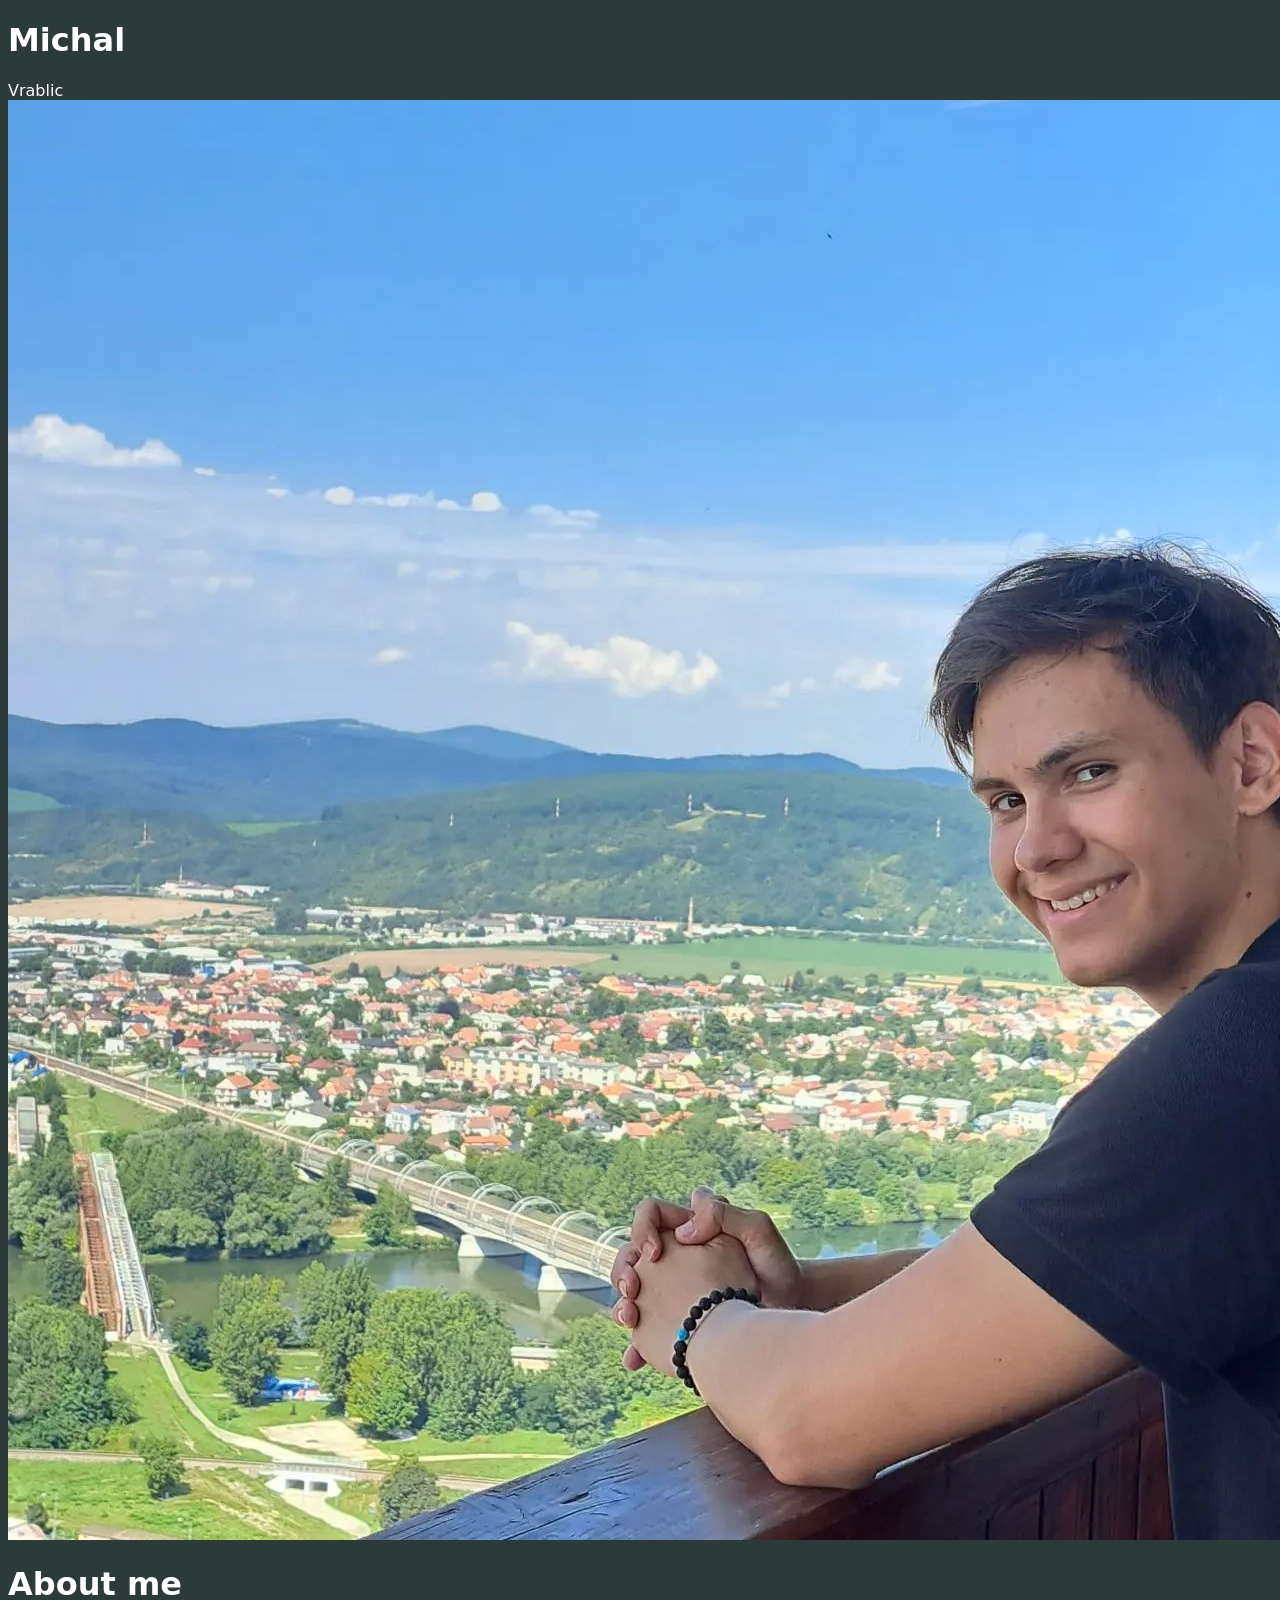
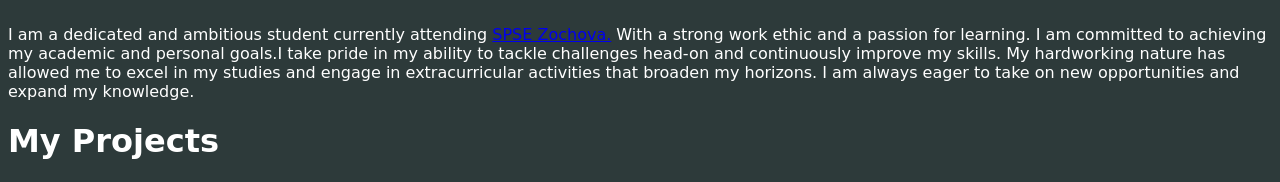
==== index.html @ 311189e7 "From scratch" ====
<!DOCTYPE html>
<html>
    <head>
        <title>Michal Vrablic</title>
        <link rel="stylesheet" type="text/css" href="style.css">
        <script src="script.js"></script>
    </head>

    <body>
        <header>
            <div>
                <h1>
                    <div></div>
                        Michal
                    </div>
                    <div>
                        Vrablic
                    </div>
                </h1>
                
            </div>

        </header>
        <main>
            <div>
                <div>
                    <img src="abtme.jpg" alt="Your Image">
                </div>
                <div>
                    <div>
                        <div>
                            <h1>About me</h1>
                        </div>
                        <p id="para">
                            I am a dedicated and ambitious student currently attending <a href="https://zochova.sk/">SPSE Zochova.</a> With a strong work ethic and a passion for learning. 
                            I am committed to achieving my academic and personal goals.I take pride in my ability to tackle challenges head-on and continuously improve my skills.
                             My hardworking nature has allowed me to excel in my studies and engage in extracurricular activities that broaden my horizons. I am always eager to take on new opportunities and expand my knowledge.
                        </p>
                    </div>
                </div>
            </div>
            <div>

                <div>
                    <h1>My Projects</h1>
                </div>
            </div>
        </main>

    </body>
</html>
---- style.css ----
html{

background-color: #2d3a3a;
color: #ffffff;
font-family:system-ui, -apple-system, BlinkMacSystemFont, 'Segoe UI', Roboto, Oxygen, Ubuntu, Cantarell, 'Open Sans', 'Helvetica Neue', sans-serif;
}
@media screen and (max-width: 500px) {
  .para{
    font-size: 10rem;
  }
  
}

/* Media query for larger screens (more pixels) */
@media screen and (min-width: 1200px) {
  .para{
    font-size: 10rem;
  }
}






  /*#########################*/
 /*SCROLL BAR DO NOT TOUTCH*/
/*########################*/ 
::-webkit-scrollbar {
    width: 12px;
  }
  ::-webkit-scrollbar-thumb {
    background: whitesmoke;
    border-radius: 6px;
  }
  ::-webkit-scrollbar-thumb:hover {
    background: whitesmoke;
  }
  ::-webkit-scrollbar-track {
    background: #2d3a3a;
  }
  ::-webkit-scrollbar-corner {
    background: #2d3a3a;/
  }
  ::-webkit-scrollbar-button {
    display: none;
  }

  .my-name-1:hover{
    transform: scale(1.5);
}
.my-name-2:hover{

    transform: scale(1.5);
}
/*######################*/
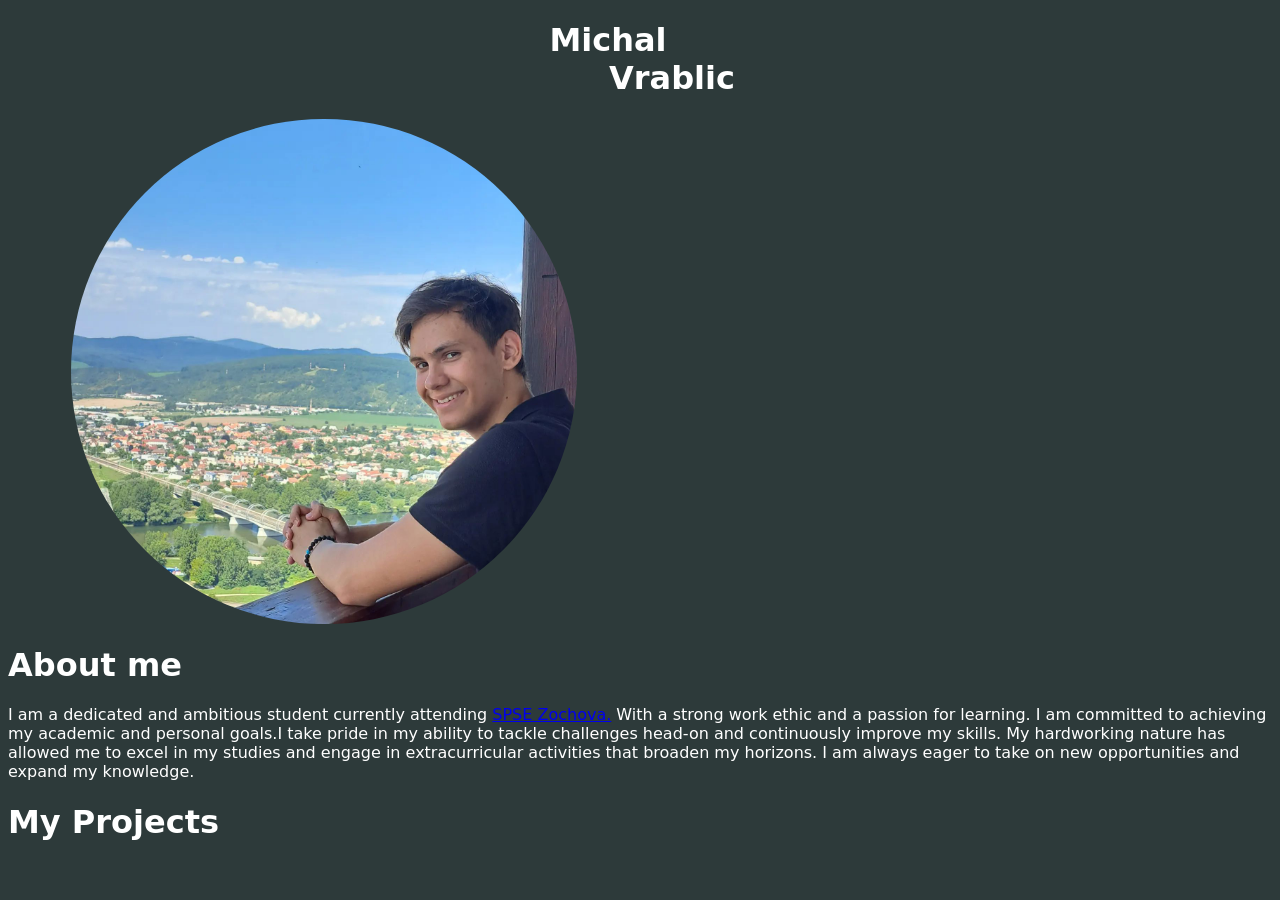
==== commit a0e5ab57: "Updated CSS for mobile and PC" ====
--- a/index.html
+++ b/index.html
@@ -9,11 +9,11 @@
     <body>
         <header>
             <div>
-                <h1>
-                    <div></div>
+                <h1 style="text-align: center;user-select: none;" class="prime-name">
+                    <div style="margin-left: -4rem;">
                         Michal
                     </div>
-                    <div>
+                    <div style="margin-left: 4rem;">
                         Vrablic
                     </div>
                 </h1>
@@ -23,26 +23,28 @@
         </header>
         <main>
             <div>
-                <div>
-                    <img src="abtme.jpg" alt="Your Image">
-                </div>
-                <div>
+                <div class="About-me-page">
+                    <img src="abtme.jpg" alt="Your Image" class="my-personal-image">
+                    <div class="headers">
+                        <h1>About me</h1>
+                    </div>
                     <div>
-                        <div>
-                            <h1>About me</h1>
+                        <div class="about-me-text">
+                            <p>
+                                I am a dedicated and ambitious student currently attending <a href="https://zochova.sk/">SPSE Zochova.</a> With a strong work ethic and a passion for learning. 
+                                I am committed to achieving my academic and personal goals.I take pride in my ability to tackle challenges head-on and continuously improve my skills.
+                                 My hardworking nature has allowed me to excel in my studies and engage in extracurricular activities that broaden my horizons. I am always eager to take on new opportunities and expand my knowledge.
+                            </p>
                         </div>
-                        <p id="para">
-                            I am a dedicated and ambitious student currently attending <a href="https://zochova.sk/">SPSE Zochova.</a> With a strong work ethic and a passion for learning. 
-                            I am committed to achieving my academic and personal goals.I take pride in my ability to tackle challenges head-on and continuously improve my skills.
-                             My hardworking nature has allowed me to excel in my studies and engage in extracurricular activities that broaden my horizons. I am always eager to take on new opportunities and expand my knowledge.
-                        </p>
                     </div>
                 </div>
             </div>
             <div>
-
+                <div class="headers">
+                    <h1>My Projects</h1>
+                </div>
                 <div>
-                    <h1>My Projects</h1>
+                    
                 </div>
             </div>
         </main>
--- a/style.css
+++ b/style.css
@@ -4,22 +4,65 @@
 color: #ffffff;
 font-family:system-ui, -apple-system, BlinkMacSystemFont, 'Segoe UI', Roboto, Oxygen, Ubuntu, Cantarell, 'Open Sans', 'Helvetica Neue', sans-serif;
 }
-@media screen and (max-width: 500px) {
-  .para{
-    font-size: 10rem;
+
+/*#################################################*/
+
+/* Media query for screens smaller than 600 pixels (typical mobile devices) */
+@media screen and (max-width: 600px) {
+  /* Styles for mobile devices */
+  .headers{
+    text-align: center;
   }
+
+  .my-personal-image{
+    width: 80%;
+    height: auto;
+    z-index: 1;
+    border-radius: 50%;
+    margin: 10%;
+  }
+  .about-me-text{
+    display: block;
+    text-align: center;
+    padding-left: 12%;
+    padding-right: 12%;
+
+    font-size: 0.8rem;
+  }
+  .about-me-text a{
+      color: #007bff; /* Set the text color */
+      text-decoration: none; /* Remove underline (if any) */
+      font-weight: bold; /* Make the text bold */
+    }  
   
+  .about-me-text a:hover {
+      text-decoration: underline;
+      color: #ff6600;
+  
+  }
+
+
 }
 
-/* Media query for larger screens (more pixels) */
-@media screen and (min-width: 1200px) {
-  .para{
-    font-size: 10rem;
+/*################################################*/
+
+
+/* Media query for screens larger than 600 pixels (typical PCs) */
+@media screen and (min-width: 601px) {
+  /* Styles for PCs */
+
+  .my-personal-image{
+      display: flex;
+      width: 40%;
+      height: auto;
+      z-index: 1;
+      border-radius: 50%;
+      margin-left: 5%;
   }
+
 }
 
-
-
+/*#################################################*/
 
 
 
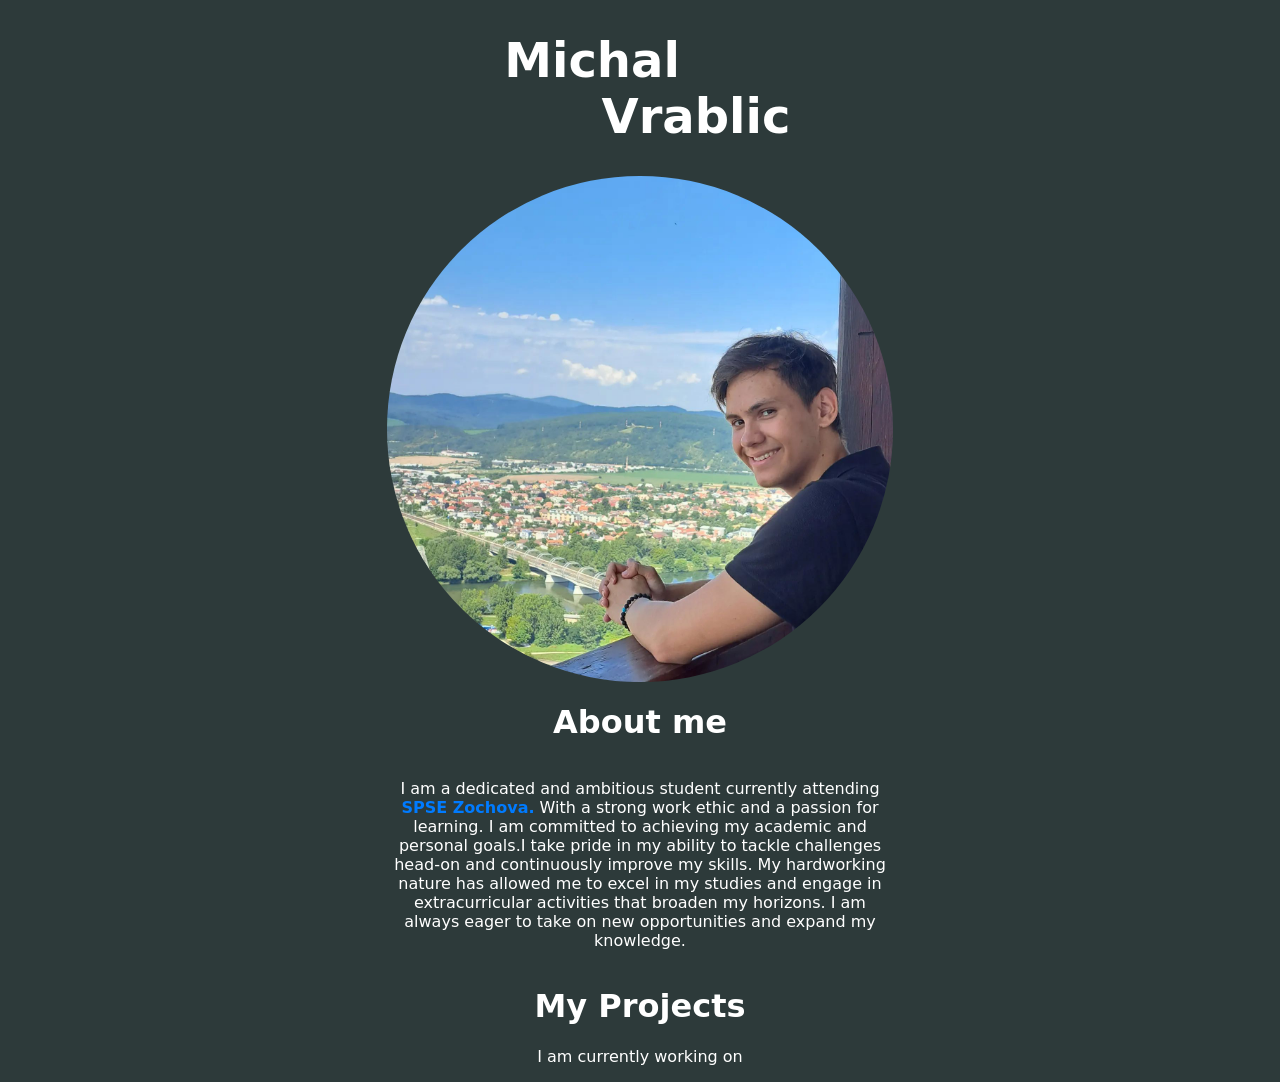
==== commit c4242e78: "Background Implementation" ====
--- a/index.html
+++ b/index.html
@@ -1,5 +1,5 @@
 <!DOCTYPE html>
-<html>
+<html style="user-select: none;">
     <head>
         <title>Michal Vrablic</title>
         <link rel="stylesheet" type="text/css" href="style.css">
@@ -9,11 +9,11 @@
     <body>
         <header>
             <div>
-                <h1 style="text-align: center;user-select: none;" class="prime-name">
-                    <div style="margin-left: -4rem;">
+                <h1 style="text-align: center; font-size: 3rem;" class="prime-name">
+                    <div style="margin-left: -6rem;">
                         Michal
                     </div>
-                    <div style="margin-left: 4rem;">
+                    <div style="margin-left: 7rem;">
                         Vrablic
                     </div>
                 </h1>
@@ -29,9 +29,9 @@
                         <h1>About me</h1>
                     </div>
                     <div>
-                        <div class="about-me-text">
-                            <p>
-                                I am a dedicated and ambitious student currently attending <a href="https://zochova.sk/">SPSE Zochova.</a> With a strong work ethic and a passion for learning. 
+                        <div class="text">
+                            <p style="user-select: none;">
+                                I am a dedicated and ambitious student currently attending <a href="https://zochova.sk/" target="_blank">SPSE Zochova.</a> With a strong work ethic and a passion for learning. 
                                 I am committed to achieving my academic and personal goals.I take pride in my ability to tackle challenges head-on and continuously improve my skills.
                                  My hardworking nature has allowed me to excel in my studies and engage in extracurricular activities that broaden my horizons. I am always eager to take on new opportunities and expand my knowledge.
                             </p>
@@ -43,8 +43,10 @@
                 <div class="headers">
                     <h1>My Projects</h1>
                 </div>
-                <div>
-                    
+                <div class="text">
+                    <p>
+                        I am currently working on 
+                    </p>
                 </div>
             </div>
         </main>
--- a/style.css
+++ b/style.css
@@ -21,7 +21,7 @@
     border-radius: 50%;
     margin: 10%;
   }
-  .about-me-text{
+  .text{
     display: block;
     text-align: center;
     padding-left: 12%;
@@ -29,13 +29,13 @@
 
     font-size: 0.8rem;
   }
-  .about-me-text a{
+  .text a{
       color: #007bff; /* Set the text color */
       text-decoration: none; /* Remove underline (if any) */
       font-weight: bold; /* Make the text bold */
     }  
   
-  .about-me-text a:hover {
+  .text a:hover {
       text-decoration: underline;
       color: #ff6600;
   
@@ -50,17 +50,43 @@
 /* Media query for screens larger than 600 pixels (typical PCs) */
 @media screen and (min-width: 601px) {
   /* Styles for PCs */
-
-  .my-personal-image{
-      display: flex;
-      width: 40%;
-      height: auto;
-      z-index: 1;
-      border-radius: 50%;
-      margin-left: 5%;
+  .headers{
+    text-align: center;
   }
 
-}
+  .About-me-page {
+    display: flex;
+    flex-direction: column; /* Stack items vertically */
+    align-items: center; /* Align items horizontally in the center */
+  }
+
+  .my-personal-image {
+    width: 40%;
+    height: auto;
+    border-radius: 50%;
+  }
+  .text{
+    display: block;
+    text-align: center;
+    padding-left: 30%;
+    padding-right: 30%;
+
+    font-size: 1rem;
+  }
+  .text a{
+      color: #007bff; /* Set the text color */
+      text-decoration: none; /* Remove underline (if any) */
+      font-weight: bold; /* Make the text bold */
+    }  
+  
+  .text a:hover {
+      text-decoration: underline;
+      color: #ff6600;
+  }
+
+
+
+
 
 /*#################################################*/
 
@@ -98,9 +124,28 @@
 }
 /*######################*/
 
+}
 
+@keyframes scrollBg {
+  from {
+    transform: translateY(0px);
+  }
+  to {
+    transform: translateY(-330px);
+  }
+}
 
+@keyframes color {
+  0%   { background: #2d3a3a; }
+  20%  { background: #293434; }
+  40%  { background: #242e2e; }
+  60%  { background: #1f2929; }
+  80%  { background: #1b2323; }
+  100% { background: #2d3a3a; }
+}
 
-
-
-
+html{
+  background: #2d3a3a; /* Fallback */
+  animation: color 9s infinite linear;
+  text-align: center;
+}
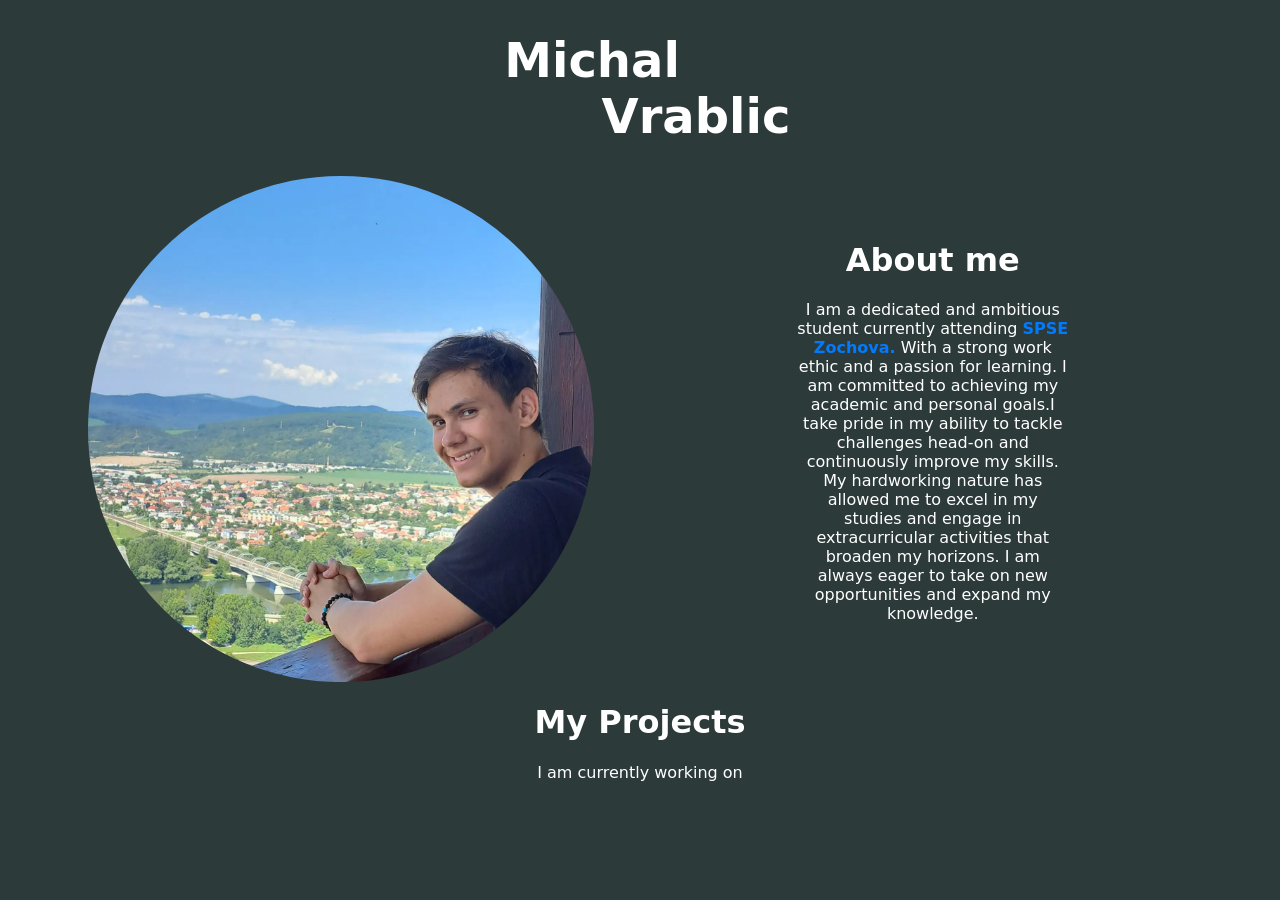
==== commit fb9f5056: "Edited About Me text in row" ====
--- a/index.html
+++ b/index.html
@@ -25,18 +25,21 @@
             <div>
                 <div class="About-me-page">
                     <img src="abtme.jpg" alt="Your Image" class="my-personal-image">
-                    <div class="headers">
-                        <h1>About me</h1>
-                    </div>
-                    <div>
-                        <div class="text">
-                            <p style="user-select: none;">
-                                I am a dedicated and ambitious student currently attending <a href="https://zochova.sk/" target="_blank">SPSE Zochova.</a> With a strong work ethic and a passion for learning. 
-                                I am committed to achieving my academic and personal goals.I take pride in my ability to tackle challenges head-on and continuously improve my skills.
-                                 My hardworking nature has allowed me to excel in my studies and engage in extracurricular activities that broaden my horizons. I am always eager to take on new opportunities and expand my knowledge.
-                            </p>
+                    <div id="0001">
+                        <div class="headers">
+                            <h1>About me</h1>
+                        </div>
+                        <div>
+                            <div class="text">
+                                <p style="user-select: none;">
+                                    I am a dedicated and ambitious student currently attending <a href="https://zochova.sk/" target="_blank">SPSE Zochova.</a> With a strong work ethic and a passion for learning. 
+                                    I am committed to achieving my academic and personal goals.I take pride in my ability to tackle challenges head-on and continuously improve my skills.
+                                     My hardworking nature has allowed me to excel in my studies and engage in extracurricular activities that broaden my horizons. I am always eager to take on new opportunities and expand my knowledge.
+                                </p>
+                            </div>
                         </div>
                     </div>
+                   
                 </div>
             </div>
             <div>
--- a/style.css
+++ b/style.css
@@ -20,6 +20,7 @@
     z-index: 1;
     border-radius: 50%;
     margin: 10%;
+    
   }
   .text{
     display: block;
@@ -56,17 +57,20 @@
 
   .About-me-page {
     display: flex;
-    flex-direction: column; /* Stack items vertically */
-    align-items: center; /* Align items horizontally in the center */
+    flex-direction:row;
+    align-items: center;
   }
 
   .my-personal-image {
     width: 40%;
     height: auto;
     border-radius: 50%;
+    margin-left: 5rem;
+  }
+  #0001{
+    flex-direction: row;
   }
   .text{
-    display: block;
     text-align: center;
     padding-left: 30%;
     padding-right: 30%;
@@ -139,7 +143,7 @@
   0%   { background: #2d3a3a; }
   20%  { background: #293434; }
   40%  { background: #242e2e; }
-  60%  { background: #1f2929; }
+  60%  { background: #424e4e; }
   80%  { background: #1b2323; }
   100% { background: #2d3a3a; }
 }
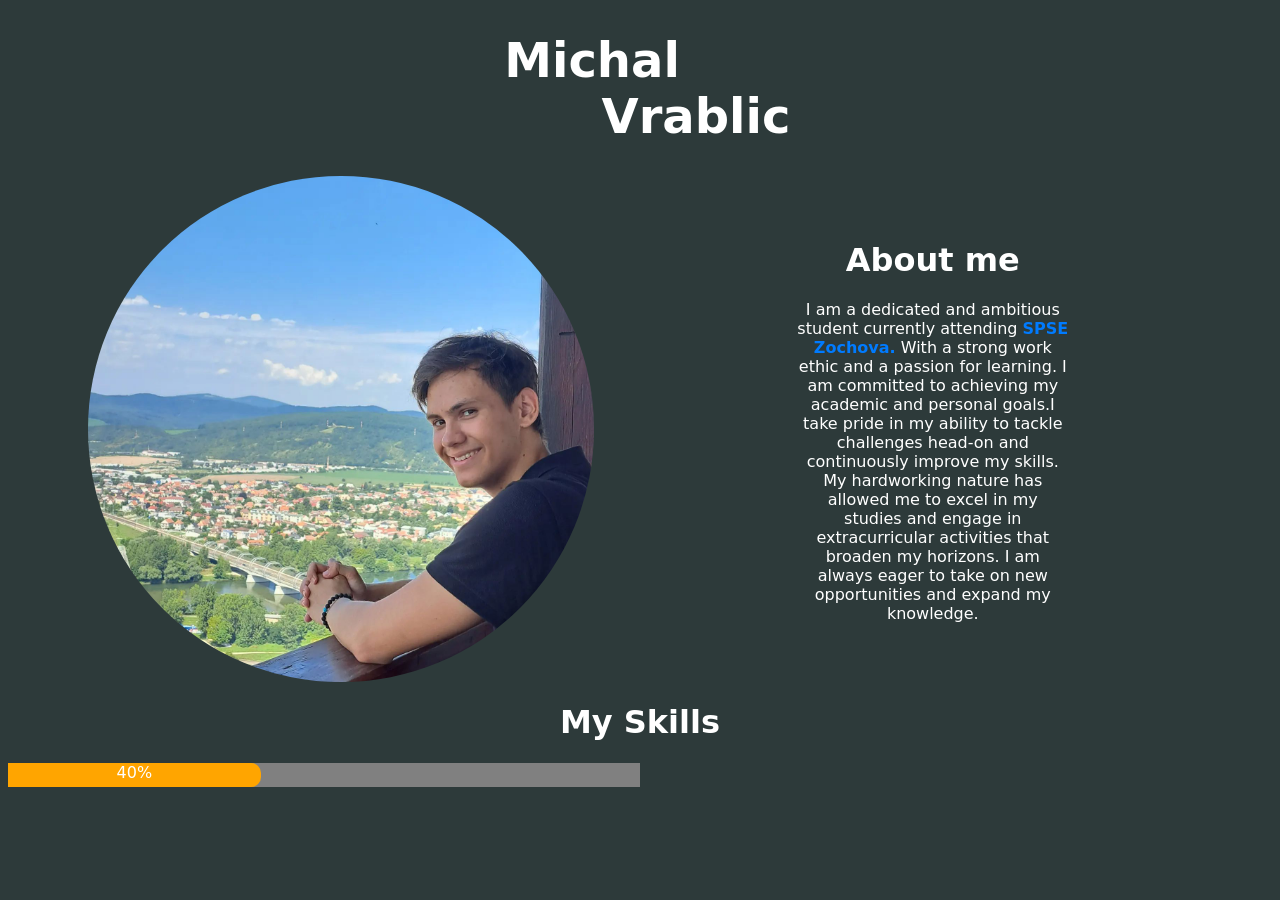
==== commit 4f291058: "My skills added progress bar" ====
--- a/index.html
+++ b/index.html
@@ -25,7 +25,7 @@
             <div>
                 <div class="About-me-page">
                     <img src="abtme.jpg" alt="Your Image" class="my-personal-image">
-                    <div id="0001">
+                    <div id="0001" class="abt1">
                         <div class="headers">
                             <h1>About me</h1>
                         </div>
@@ -42,14 +42,21 @@
                    
                 </div>
             </div>
-            <div>
-                <div class="headers">
-                    <h1>My Projects</h1>
+            <div id="0002">
+                <div>
+                    <div class="headers">
+                        <h1>My Skills</h1>
+                    </div>
                 </div>
-                <div class="text">
-                    <p>
-                        I am currently working on 
-                    </p>
+                <div>
+                    <div style="display: flex;">
+
+                        <div class="main-java">
+                            <div class="java">
+                                40%
+                            </div>
+                        </div>
+                    </div>
                 </div>
             </div>
         </main>
--- a/style.css
+++ b/style.css
@@ -7,8 +7,8 @@
 
 /*#################################################*/
 
-/* Media query for screens smaller than 600 pixels (typical mobile devices) */
-@media screen and (max-width: 600px) {
+/* Media query for screens smaller than 1100 pixels (typical mobile devices) */
+@media screen and (max-width: 1100px) {
   /* Styles for mobile devices */
   .headers{
     text-align: center;
@@ -48,8 +48,8 @@
 /*################################################*/
 
 
-/* Media query for screens larger than 600 pixels (typical PCs) */
-@media screen and (min-width: 601px) {
+/* Media query for screens larger than 1101 pixels (typical PCs) */
+@media screen and (min-width: 1101px) {
   /* Styles for PCs */
   .headers{
     text-align: center;
@@ -88,7 +88,26 @@
       color: #ff6600;
   }
 
-
+  #0002{
+    display: flex;
+    flex-direction: row;
+  }
+  .main-java{
+    flex-direction: row;
+    background-color: grey;
+    height:24px;
+    width:50%
+  }
+  .java{
+    background-color: orange;
+    height:24px;
+    width:40%;
+    border-top-left-radius: 0;
+    border-bottom-left-radius: 0;
+    border-top-right-radius: 10px; /* adjust the radius as needed */
+    border-bottom-right-radius: 10px;
+  }
+}
 
 
 
@@ -128,7 +147,7 @@
 }
 /*######################*/
 
-}
+
 
 @keyframes scrollBg {
   from {
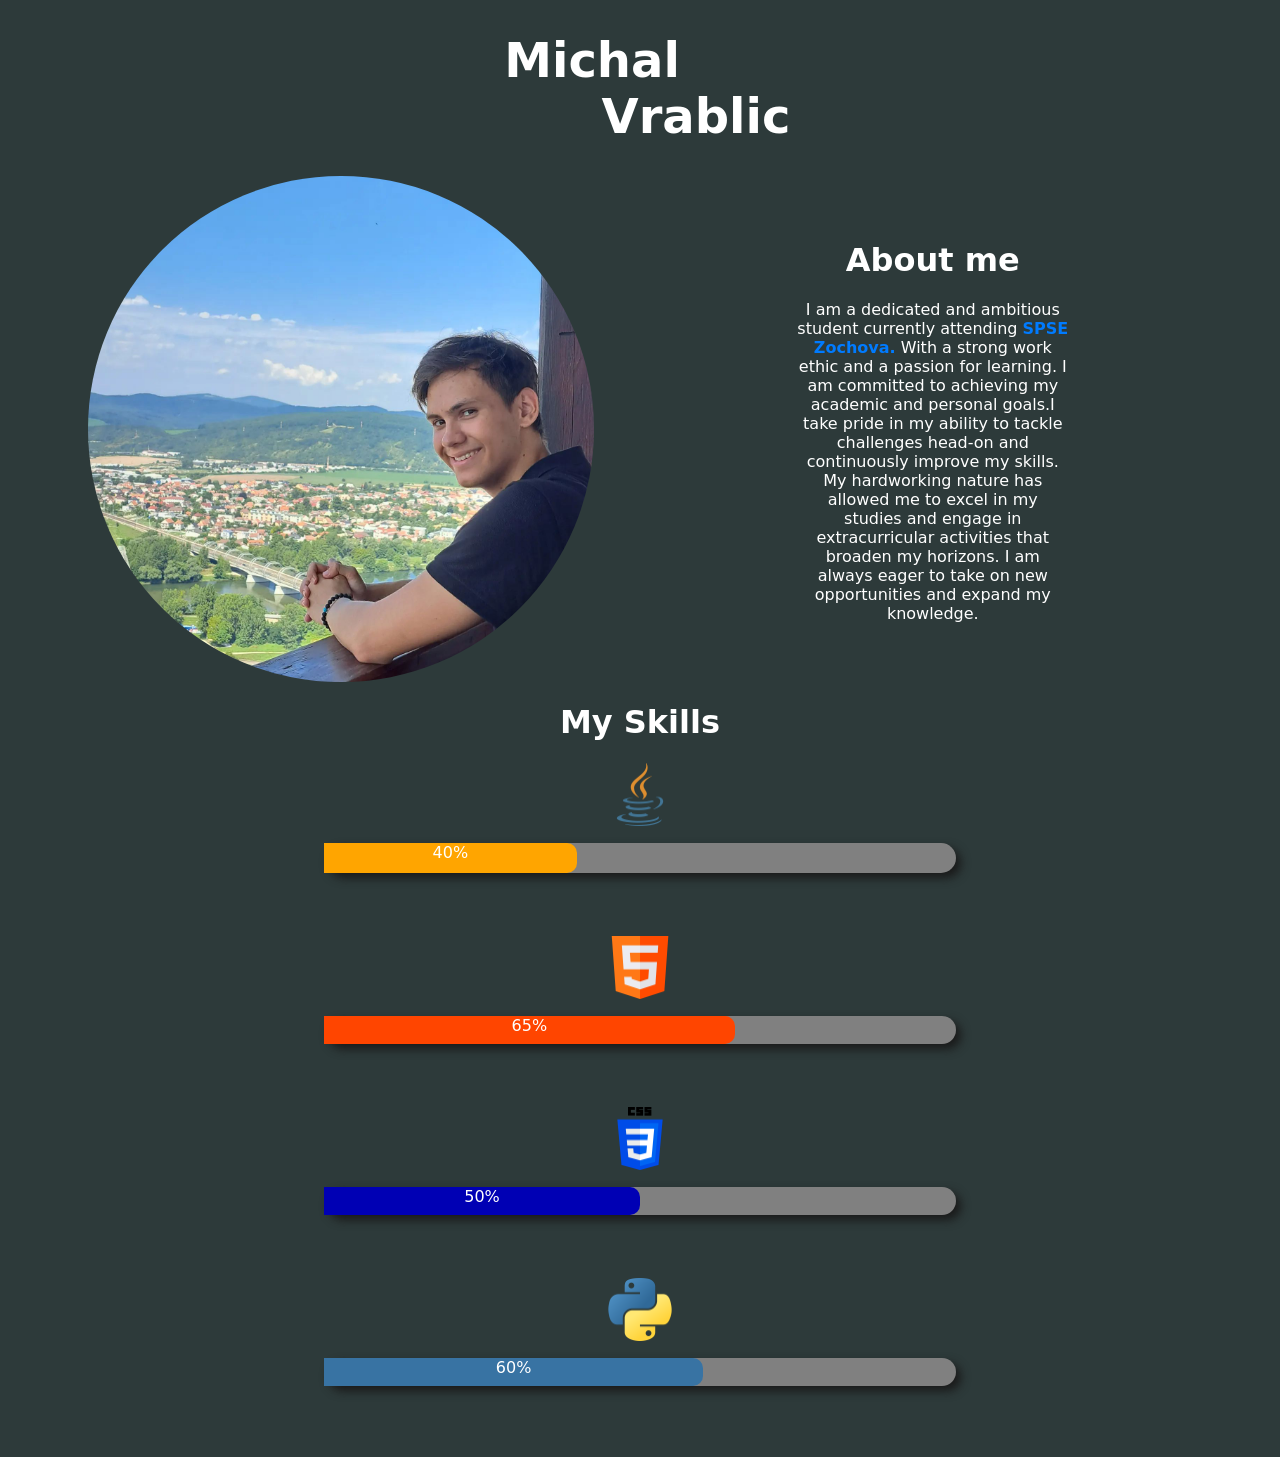
==== commit 90a77a26: "-Updated my skills -Implemented for mobile" ====
--- a/index.html
+++ b/index.html
@@ -49,11 +49,38 @@
                     </div>
                 </div>
                 <div>
-                    <div style="display: flex;">
+                    <div style="display: flex; flex-direction:column;">
+                        <div>
+                            <img src="java.png" class="skill-img">
+                        </div>
 
                         <div class="main-java">
                             <div class="java">
                                 40%
+                            </div>
+                        </div>
+                        <div>
+                            <img src="html.png" class="skill-img">
+                        </div>
+                        <div class="main-html">
+                            <div class="html">
+                                65%
+                            </div>
+                        </div>
+                        <div>
+                            <img src="css-3.png" class="skill-img">
+                        </div>
+                        <div class="main-css">
+                            <div class="css">
+                                50%
+                            </div>
+                        </div>
+                        <div>
+                            <img src="python.png" class="skill-img">
+                        </div>
+                        <div class="main-python">
+                            <div class="python">
+                                60%
                             </div>
                         </div>
                     </div>
--- a/style.css
+++ b/style.css
@@ -41,6 +41,87 @@
       color: #ff6600;
   
   }
+  .skill-img{
+    max-width: 10%;
+    max-height: 10%;
+    margin-bottom: 1%;
+  }
+  .main-java{
+    box-shadow: 5px 5px 10px rgb(26, 26, 26);
+    background-color: grey;
+    border-radius: 25px;
+    width: 70%;
+    height:30px;
+    margin-left: 15%;
+    margin-right: 15%;
+    margin-bottom: 5%;    
+  }
+  .java{
+    background-color: orange;
+    height: 30px;
+    width:40%;
+    border-top-left-radius: 0;
+    border-bottom-left-radius: 0;
+    border-top-right-radius: 10px;
+    border-bottom-right-radius: 10px;
+  }
+  .main-html{
+    box-shadow: 5px 5px 10px rgb(26, 26, 26);
+    background-color: gray;
+    border-radius: 25px;
+    height: 28px;
+    width: 70%;
+    margin-left: 15%;
+    margin-right: 15%;
+    margin-bottom: 5%;
+  }
+  .html{
+    background-color: orangered;
+    width: 65%;
+    height: 28px;
+    border-top-left-radius: 0;
+    border-bottom-left-radius: 0;
+    border-top-right-radius: 10px;
+    border-bottom-right-radius: 10px;
+  }
+  .main-css{
+    box-shadow: 5px 5px 10px rgb(26, 26, 26);
+    background-color: gray;
+    border-radius: 25px;
+    height: 28px;
+    width: 70%;
+    margin-left: 15%;
+    margin-right: 15%;
+    margin-bottom: 5%;
+  }
+  .css{
+    background-color: rgb(0, 0, 180);
+    width: 50%;
+    height: 28px;
+    border-top-left-radius: 0;
+    border-bottom-left-radius: 0;
+    border-top-right-radius: 10px;
+    border-bottom-right-radius: 10px;
+  }
+  .main-python{
+    box-shadow: 5px 5px 10px rgb(26, 26, 26);
+    background-color: gray;
+    border-radius: 25px;
+    height: 28px;
+    width: 70%;
+    margin-left: 15%;
+    margin-right: 15%;
+    margin-bottom: 5%;
+  }
+  .python{
+    background-color: #3873a3;
+    width: 60%;
+    height: 28px;
+    border-top-left-radius: 0;
+    border-bottom-left-radius: 0;
+    border-top-right-radius: 10px;
+    border-bottom-right-radius: 10px;
+  }
 
 
 }
@@ -93,19 +174,84 @@
     flex-direction: row;
   }
   .main-java{
-    flex-direction: row;
+    box-shadow: 5px 5px 10px rgb(26, 26, 26);
     background-color: grey;
-    height:24px;
-    width:50%
+    border-radius: 25px;
+    height:30px;
+    margin-left: 25%;
+    margin-right: 25%;
+    margin-bottom: 5%;    
   }
   .java{
     background-color: orange;
-    height:24px;
+    height: 30px;
     width:40%;
     border-top-left-radius: 0;
     border-bottom-left-radius: 0;
-    border-top-right-radius: 10px; /* adjust the radius as needed */
-    border-bottom-right-radius: 10px;
+    border-top-right-radius: 10px;
+    border-bottom-right-radius: 10px;
+  }
+  .main-html{
+    box-shadow: 5px 5px 10px rgb(26, 26, 26);
+    background-color: gray;
+    border-radius: 25px;
+    height: 28px;
+    width: 50%;
+    margin-left: 25%;
+    margin-right: 25%;
+    margin-bottom: 5%;
+  }
+  .html{
+    background-color: orangered;
+    width: 65%;
+    height: 28px;
+    border-top-left-radius: 0;
+    border-bottom-left-radius: 0;
+    border-top-right-radius: 10px;
+    border-bottom-right-radius: 10px;
+  }
+  .main-css{
+    box-shadow: 5px 5px 10px rgb(26, 26, 26);
+    background-color: gray;
+    border-radius: 25px;
+    height: 28px;
+    width: 50%;
+    margin-left: 25%;
+    margin-right: 25%;
+    margin-bottom: 5%;
+  }
+  .css{
+    background-color: rgb(0, 0, 180);
+    width: 50%;
+    height: 28px;
+    border-top-left-radius: 0;
+    border-bottom-left-radius: 0;
+    border-top-right-radius: 10px;
+    border-bottom-right-radius: 10px;
+  }
+  .main-python{
+    box-shadow: 5px 5px 10px rgb(26, 26, 26);
+    background-color: gray;
+    border-radius: 25px;
+    height: 28px;
+    width: 50%;
+    margin-left: 25%;
+    margin-right: 25%;
+    margin-bottom: 5%;
+  }
+  .python{
+    background-color: #3873a3;
+    width: 60%;
+    height: 28px;
+    border-top-left-radius: 0;
+    border-bottom-left-radius: 0;
+    border-top-right-radius: 10px;
+    border-bottom-right-radius: 10px;
+  }
+  .skill-img{
+    max-width: 5%;
+    max-height: 5%;
+    margin-bottom: 1%;
   }
 }
 
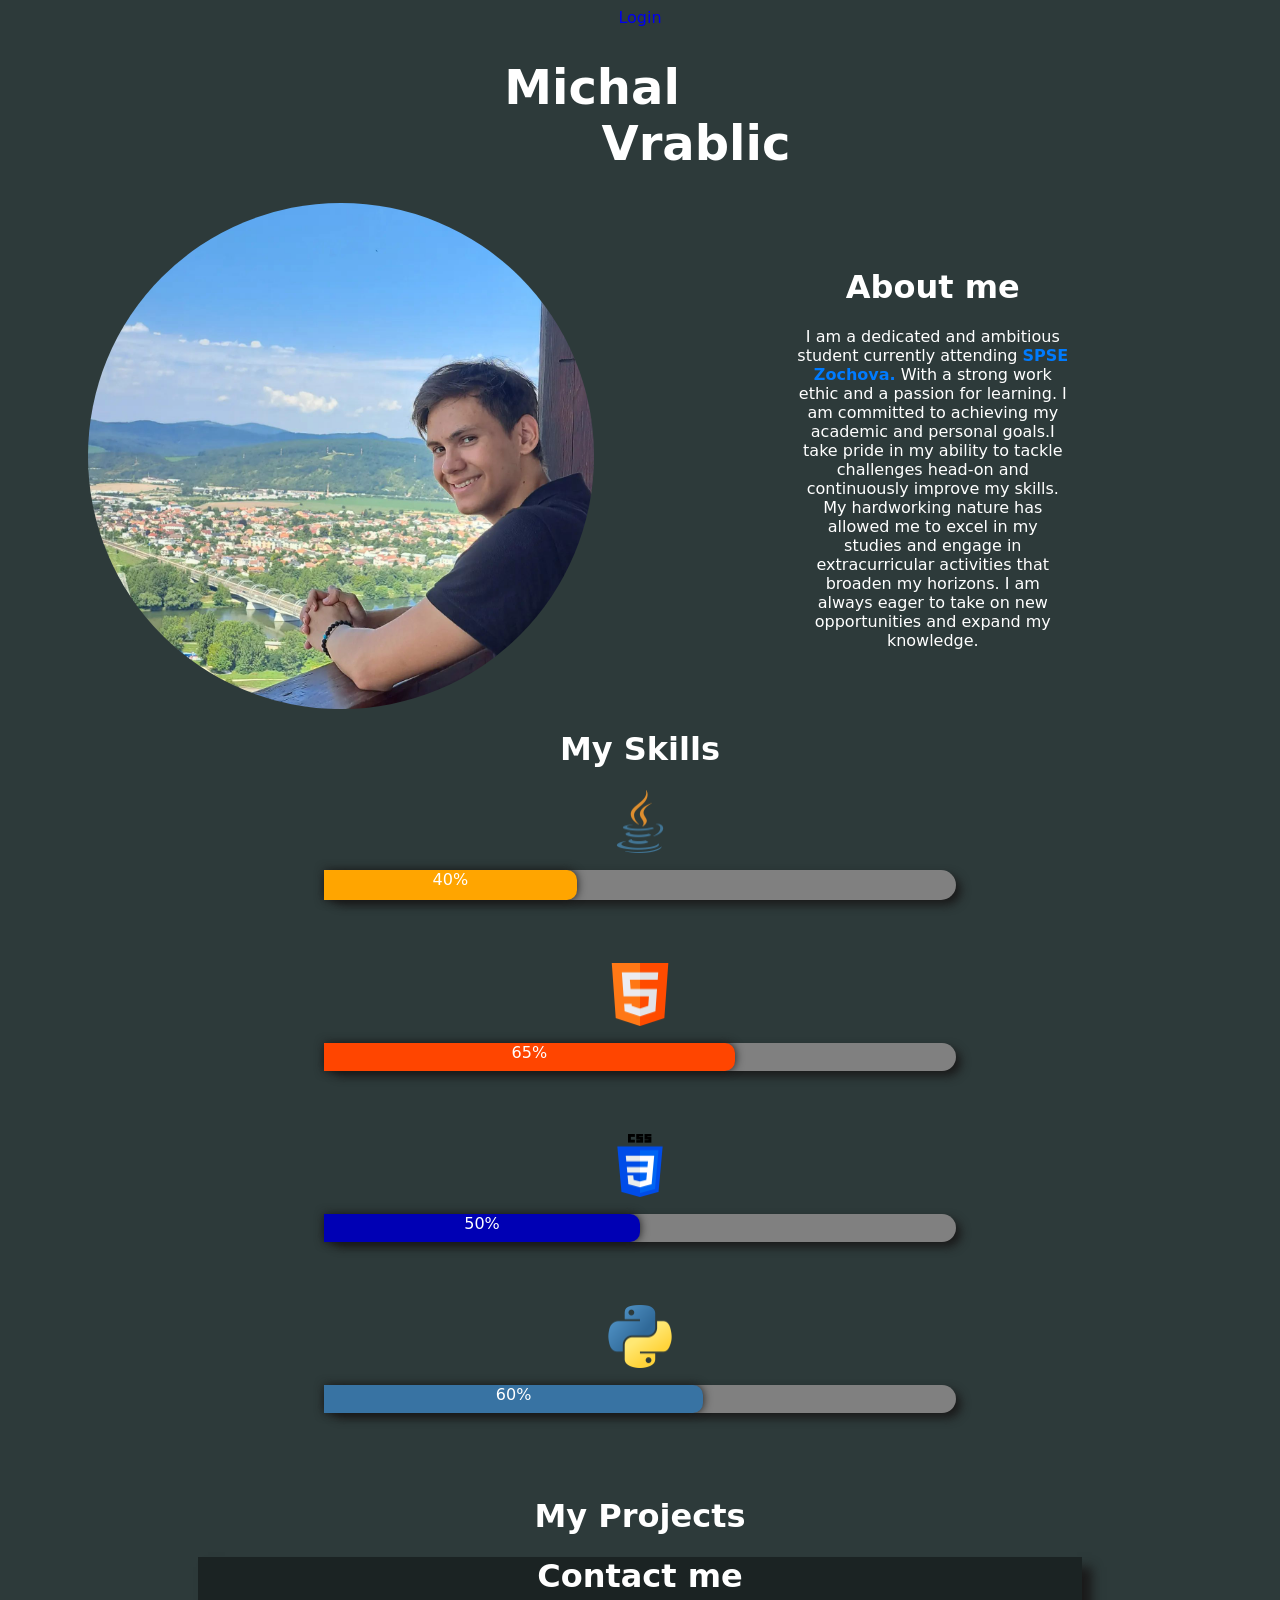
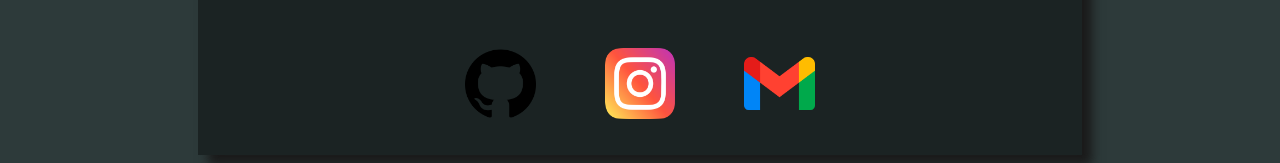
==== commit ff541d76: "-Relocated Images -Added My Projets -Added Contact" ====
--- a/index.html
+++ b/index.html
@@ -3,11 +3,13 @@
     <head>
         <title>Michal Vrablic</title>
         <link rel="stylesheet" type="text/css" href="style.css">
-        <script src="script.js"></script>
     </head>
 
     <body>
         <header>
+            <div>
+                <a href="login.html" style="text-decoration: none;">Login</a>
+            </div>
             <div>
                 <h1 style="text-align: center; font-size: 3rem;" class="prime-name">
                     <div style="margin-left: -6rem;">
@@ -24,7 +26,7 @@
         <main>
             <div>
                 <div class="About-me-page">
-                    <img src="abtme.jpg" alt="Your Image" class="my-personal-image">
+                    <img src="images/abtme.jpg" alt="Your Image" class="my-personal-image">
                     <div id="0001" class="abt1">
                         <div class="headers">
                             <h1>About me</h1>
@@ -51,7 +53,7 @@
                 <div>
                     <div style="display: flex; flex-direction:column;">
                         <div>
-                            <img src="java.png" class="skill-img">
+                            <img src="images/java.png" class="skill-img">
                         </div>
 
                         <div class="main-java">
@@ -60,7 +62,7 @@
                             </div>
                         </div>
                         <div>
-                            <img src="html.png" class="skill-img">
+                            <img src="images/html.png" class="skill-img">
                         </div>
                         <div class="main-html">
                             <div class="html">
@@ -68,7 +70,7 @@
                             </div>
                         </div>
                         <div>
-                            <img src="css-3.png" class="skill-img">
+                            <img src="images/css-3.png" class="skill-img">
                         </div>
                         <div class="main-css">
                             <div class="css">
@@ -76,7 +78,7 @@
                             </div>
                         </div>
                         <div>
-                            <img src="python.png" class="skill-img">
+                            <img src="images/python.png" class="skill-img">
                         </div>
                         <div class="main-python">
                             <div class="python">
@@ -86,6 +88,44 @@
                     </div>
                 </div>
             </div>
+            <div>
+                <div>
+                    <div>
+                        <h1>My Projects</h1>
+                    </div>
+                </div>
+            </div>
+            <div>
+                <div class="contact_me_main">
+                    <div class="contact_me_header">
+                        <h1>Contact me</h1>
+                    </div>
+                    <div>
+                        <a target="_blank" href="https://github.com/erixko"><img class="contact-me-images" src="images/github.png"></a>
+                        <a target="_blank" href="https://www.instagram.com/taric.erixko"><img class="contact-me-images" src="images/instagram.png"></a>
+                        <a><img class="contact-me-images" src="images/gmail.png" id="email"></a>
+                        <script>
+                            document.getElementById('email').addEventListener('click', function() {
+                              var textToCopy = 'michalvrablic01@gmail.com';
+
+                              var tempTextArea = document.createElement('textarea');
+                              tempTextArea.value = textToCopy;
+                              document.body.appendChild(tempTextArea);
+                        
+                              tempTextArea.select();
+                              tempTextArea.setSelectionRange(0, 99999); // For mobile devices
+                        
+                              document.execCommand('copy');
+                        
+
+                              document.body.removeChild(tempTextArea);
+                        
+                              alert('Email copied');
+                            });
+                          </script>
+                    </div>
+                </div>
+            </div>
         </main>
 
     </body>
--- a/style.css
+++ b/style.css
@@ -57,6 +57,7 @@
     margin-bottom: 5%;    
   }
   .java{
+    box-shadow: 0px 0px 10px rgb(26, 26, 26);
     background-color: orange;
     height: 30px;
     width:40%;
@@ -76,6 +77,7 @@
     margin-bottom: 5%;
   }
   .html{
+    box-shadow: 0px 0px 10px rgb(26, 26, 26);
     background-color: orangered;
     width: 65%;
     height: 28px;
@@ -95,6 +97,7 @@
     margin-bottom: 5%;
   }
   .css{
+    box-shadow: 0px 0px 10px rgb(26, 26, 26);
     background-color: rgb(0, 0, 180);
     width: 50%;
     height: 28px;
@@ -114,6 +117,7 @@
     margin-bottom: 5%;
   }
   .python{
+    box-shadow: 0px 0px 10px rgb(26, 26, 26);
     background-color: #3873a3;
     width: 60%;
     height: 28px;
@@ -183,6 +187,7 @@
     margin-bottom: 5%;    
   }
   .java{
+    box-shadow: 0px 0px 10px rgb(26, 26, 26);
     background-color: orange;
     height: 30px;
     width:40%;
@@ -202,6 +207,7 @@
     margin-bottom: 5%;
   }
   .html{
+    box-shadow: 0px 0px 10px rgb(26, 26, 26);
     background-color: orangered;
     width: 65%;
     height: 28px;
@@ -221,6 +227,7 @@
     margin-bottom: 5%;
   }
   .css{
+    box-shadow: 0px 0px 10px rgb(26, 26, 26);
     background-color: rgb(0, 0, 180);
     width: 50%;
     height: 28px;
@@ -240,6 +247,7 @@
     margin-bottom: 5%;
   }
   .python{
+    box-shadow: 0px 0px 10px rgb(26, 26, 26);
     background-color: #3873a3;
     width: 60%;
     height: 28px;
@@ -252,6 +260,20 @@
     max-width: 5%;
     max-height: 5%;
     margin-bottom: 1%;
+  }
+  .contact_me_main{
+    box-shadow: 10px 10px 10px rgb(26, 26, 26);
+    margin-left: 15%;
+    margin-right: 15%;
+    width: 70%;
+    background-color:#1b2323;
+  }
+  .contact_me_header{
+  }
+  .contact-me-images{
+    margin: 2rem;
+    height: 8%;
+    width: 8%;
   }
 }
 
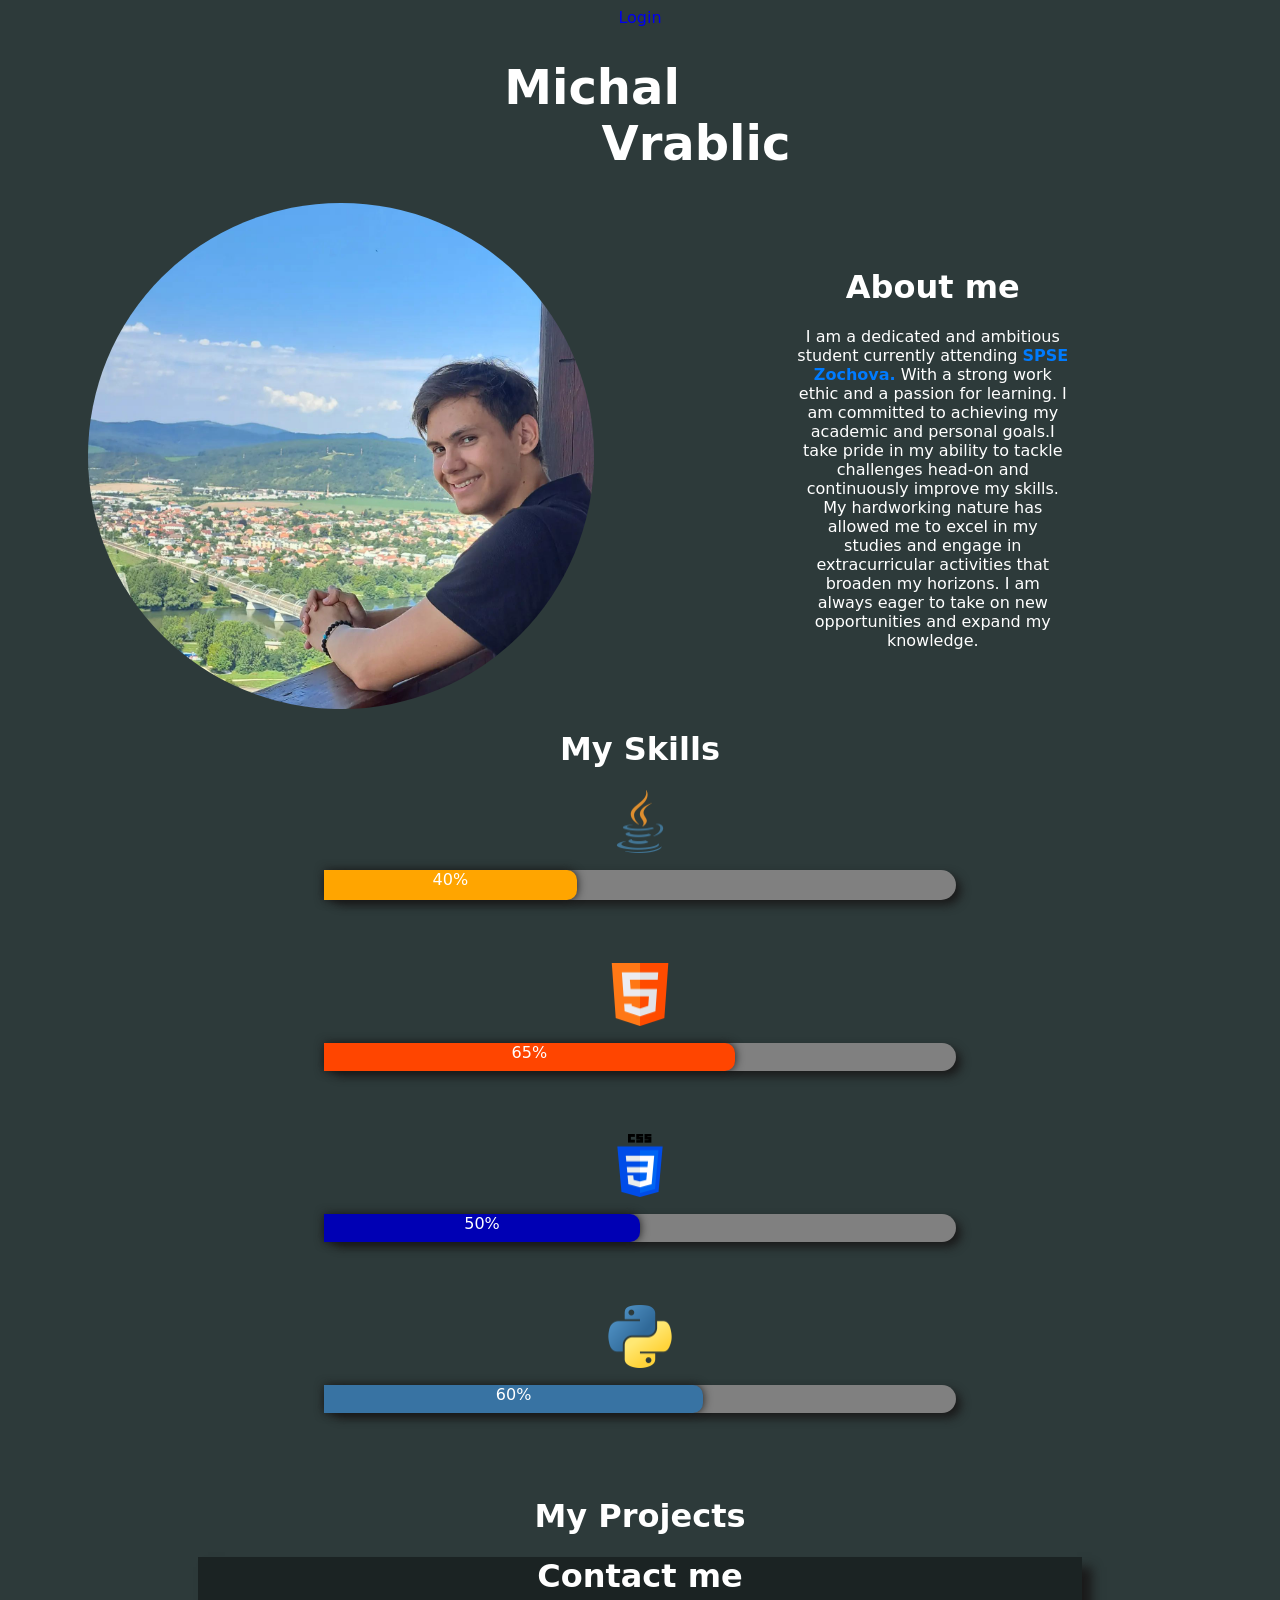
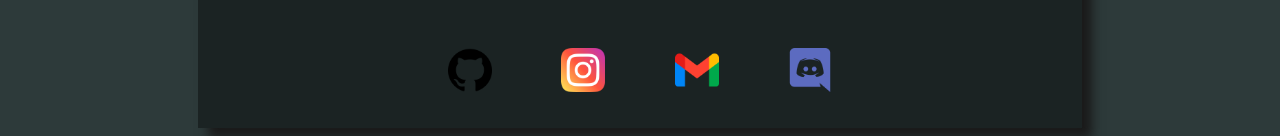
==== commit 9a035e2e: "-Added Discord" ====
--- a/index.html
+++ b/index.html
@@ -104,6 +104,7 @@
                         <a target="_blank" href="https://github.com/erixko"><img class="contact-me-images" src="images/github.png"></a>
                         <a target="_blank" href="https://www.instagram.com/taric.erixko"><img class="contact-me-images" src="images/instagram.png"></a>
                         <a><img class="contact-me-images" src="images/gmail.png" id="email"></a>
+                        
                         <script>
                             document.getElementById('email').addEventListener('click', function() {
                               var textToCopy = 'michalvrablic01@gmail.com';
@@ -122,7 +123,29 @@
                         
                               alert('Email copied');
                             });
-                          </script>
+                        </script>
+                        
+                        <a><img src="images/discord.png" class="contact-me-images" id="discord"></a>
+                        
+                        <script>
+                            document.getElementById('discord').addEventListener('click', function() {
+                              var textToCopy = 'bezdomoveczfilakova';
+
+                              var tempTextArea = document.createElement('textarea');
+                              tempTextArea.value = textToCopy;
+                              document.body.appendChild(tempTextArea);
+                        
+                              tempTextArea.select();
+                              tempTextArea.setSelectionRange(0, 99999); // For mobile devices
+                        
+                              document.execCommand('copy');
+                        
+
+                              document.body.removeChild(tempTextArea);
+                        
+                              alert('Discord copied');
+                            });
+                        </script>
                     </div>
                 </div>
             </div>
--- a/style.css
+++ b/style.css
@@ -271,9 +271,13 @@
   .contact_me_header{
   }
   .contact-me-images{
+    transition: 0.3s;
     margin: 2rem;
-    height: 8%;
-    width: 8%;
+    height: 5%;
+    width: 5%;
+  }
+  .contact-me-images:hover{
+    transform: scale(1.5);
   }
 }
 
